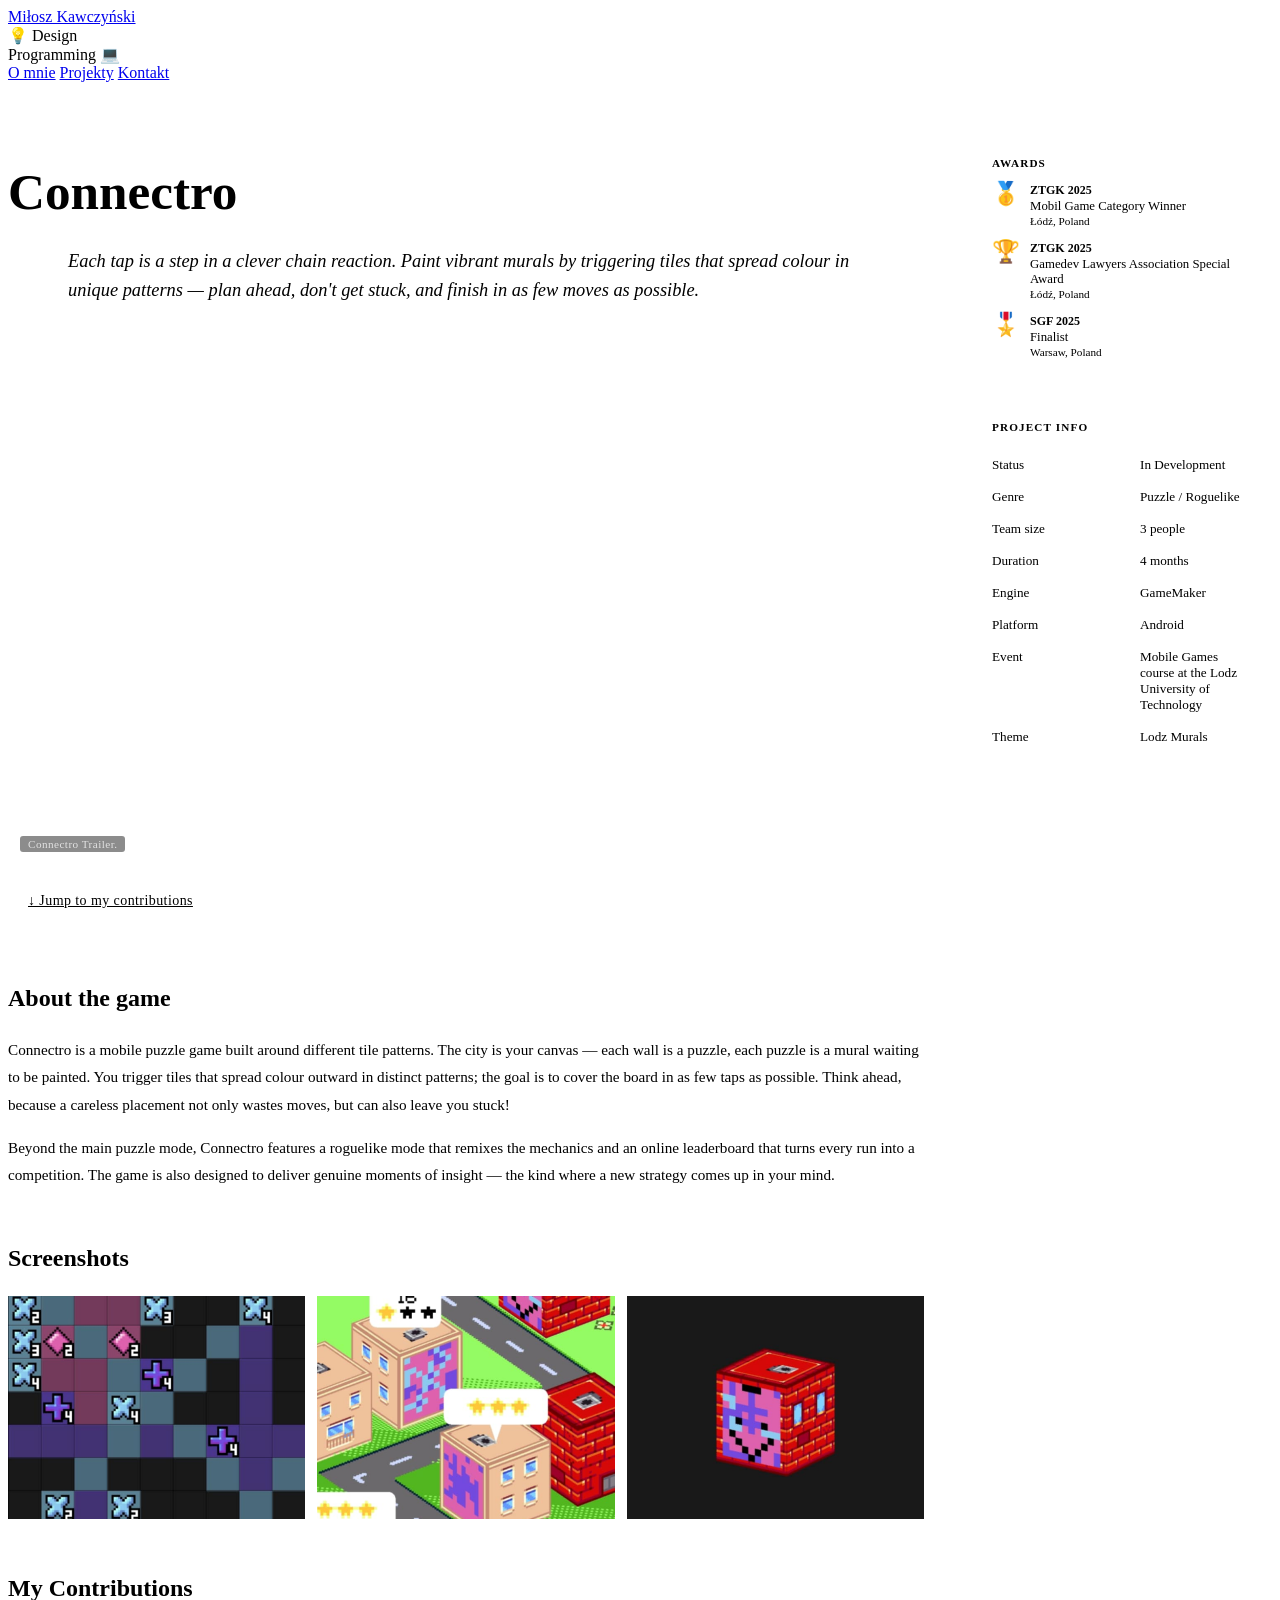
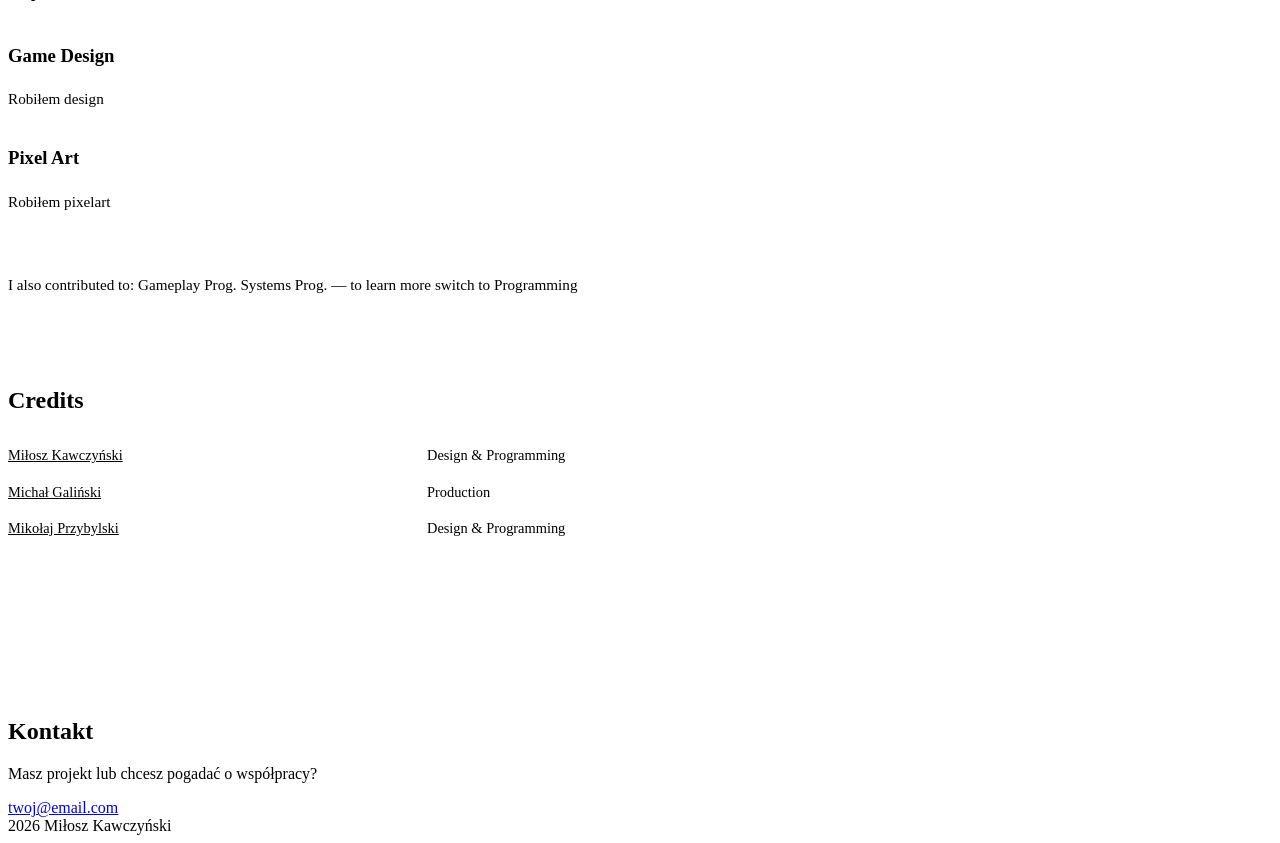
==== projects/connectro/connectro.html @ b0d93de5 "Projects: Add GravityTag, Connectro and Docino Mitty project site" ====
<!DOCTYPE html>
<html lang="pl">
<head>
  <meta charset="UTF-8" />
  <meta name="viewport" content="width=device-width, initial-scale=1.0" />
  <title>Connectro — Miłosz Kawczyński</title>
  <link rel="preconnect" href="https://fonts.googleapis.com" />
  <link rel="preconnect" href="https://fonts.gstatic.com" crossorigin />
  <link href="https://fonts.googleapis.com/css2?family=Inter:wght@300;400;500;600&family=Playfair+Display:ital,wght@0,700;1,400&display=swap" rel="stylesheet" />
  <link rel="stylesheet" href="https://cdnjs.cloudflare.com/ajax/libs/font-awesome/6.5.0/css/all.min.css" />
  <link rel="stylesheet" href="../../style.css" />
  <link rel="stylesheet" href="../project.css" />
</head>

<body>
  <script src="../../header.js"></script>

  <main class="project-main">
    <div class="container">
      <div class="project-layout">

        <div class="project-content">

          <h1 class="project-title">Connectro</h1>

          <blockquote class="project-quote">
            Each tap is a step in a clever chain reaction. Paint vibrant murals by triggering tiles that spread colour in unique patterns — plan ahead, don't get stuck, and finish in as few moves as possible.
          </blockquote>

          <div class="project-hero-media bounce-target">
            <video autoplay muted loop playsinline>
              <source src="connectro.mp4" type="video/mp4" />
            </video>
            <span class="project-hero-media__caption">Connectro Trailer.</span>
          </div>

          <a href="#my-contributions" class="project-jump-btn">↓ Jump to my contributions</a>

          <section class="project-section" id="about">
            <h2 class="project-section__title">About the game</h2>
            <p>Connectro is a mobile puzzle game built around different tile patterns. The city is your canvas — each wall is a puzzle, each puzzle is a mural waiting to be painted. You trigger tiles that spread colour outward in distinct patterns; the goal is to cover the board in as few taps as possible. Think ahead, because a careless placement not only wastes moves, but can also leave you stuck!</p>
            <p>Beyond the main puzzle mode, Connectro features a roguelike mode that remixes the mechanics and an online leaderboard that turns every run into a competition. The game is also designed to deliver genuine moments of insight — the kind where a new strategy comes up in your mind.</p>
          </section>

          <section class="project-section" id="gallery">
            <h2 class="project-section__title">Screenshots</h2>
            <div class="project-gallery project-gallery--portrait">
              <div class="project-gallery__item bounce-target">
                <a href="connectro1.png" target="_blank">
                  <img src="connectro1.png" alt="Screenshot 1" />
                </a>
              </div>
              <div class="project-gallery__item bounce-target">
                <a href="connectro2.png" target="_blank">
                  <img src="connectro2.png" alt="Screenshot 2" />
                </a>
              </div>
              <div class="project-gallery__item bounce-target">
                <a href="connectro3.png" target="_blank">
                  <img src="connectro3.png" alt="Screenshot 3" />
                </a>
              </div>
            </div>
          </section>

          <section class="project-section" id="my-contributions">
            <h2 class="project-section__title">My Contributions</h2>

            <div class="contrib contrib--design">
              <h3 class="contrib__title">Game Design</h3>
              <p>Robiłem design</p>
            </div>

            <div class="contrib contrib--design">
              <h3 class="contrib__title">Pixel Art</h3>
              <p>Robiłem pixelart</p>
            </div>

            <div class="contrib contrib--programming">
              <h3 class="contrib__title">Gameplay Programming</h3>
              <p>Robiłem gameplay</p>
            </div>

            <div class="contrib contrib--programming">
              <h3 class="contrib__title">Systems Programming</h3>
              <p>Robiłem system generatywny statków i AI</p>
            </div>

            <p class="contributions-also contributions-also--design">
              I also contributed to:
              <span class="card__tag card__tag--gameplay-programming">Gameplay Prog.</span>
              <span class="card__tag card__tag--systems-programming">Systems Prog.</span>
              — to learn more
              <span class="contributions-also__switch" onclick="document.getElementById('modeToggle').click()">switch to Programming</span>
            </p>

            <p class="contributions-also contributions-also--programming">
              I also contributed to:
              <span class="card__tag card__tag--game-design">Game Design</span>
              <span class="card__tag card__tag--pixel-art">Pixel Art</span>
              — to learn more
              <span class="contributions-also__switch" onclick="document.getElementById('modeToggle').click()">switch to Design</span>
            </p>
          </section>
          
          <section class="project-section" id="credits">
            <h2 class="project-section__title">Credits</h2>
            <table class="credits-table">
              <tbody>
                <tr class="credits-table__highlight">
                  <td><a href="https://www.linkedin.com/in/miłosz-kawczyński-9a8ab134a/" target="_blank" rel="noopener">Miłosz Kawczyński</a></td>
                  <td>Design & Programming</td>
                </tr>
                <tr>
                  <td><a href="https://www.linkedin.com/in/m-galinski/" target="_blank" rel="noopener">Michał Galiński</a></td>
                  <td>Production</td>
                </tr>
                <tr>
                  <td><a href="https://www.linkedin.com/in/miko%C5%82aj-przybylski-5b8865206/" target="_blank" rel="noopener">Mikołaj Przybylski</a></td>
                  <td>Design & Programming</td>
                </tr>
              </tbody>
            </table>
          </section>

        </div>

        <aside class="project-sidebar">

          <div class="sidebar-block bounce-target">
            <h3 class="sidebar-block__title">Awards</h3>
            <div class="awards-list">
              <a href="https://ztgk.pl" target="_blank" rel="noopener" class="award-item">
                <span class="award-item__icon">🥇</span>
                <div class="award-item__info">
                  <span class="award-item__place">ZTGK 2025</span>
                  <span class="award-item__name">Mobil Game Category Winner</span>
                  <span class="award-item__location">Łódź, Poland</span>
                </div>
              </a>
              <a href="https://ztgk.pl" target="_blank" rel="noopener" class="award-item">
                <span class="award-item__icon">🏆</span>
                <div class="award-item__info">
                  <span class="award-item__place">ZTGK 2025</span>
                  <span class="award-item__name">Gamedev Lawyers Association Special Award</span>
                  <span class="award-item__location">Łódź, Poland</span>
                </div>
              </a>
              <a href="https://www.studentgamesfestival.com" target="_blank" rel="noopener" class="award-item">
                <span class="award-item__icon">🎖️</span>
                <div class="award-item__info">
                  <span class="award-item__place">SGF 2025</span>
                  <span class="award-item__name">Finalist</span>
                  <span class="award-item__location">Warsaw, Poland</span>
                </div>
              </a>
            </div>
          </div>

          <div class="sidebar-block bounce-target">
            <h3 class="sidebar-block__title">Project Info</h3>
            <dl class="info-list">
              <div class="info-item">
                <dt>Status</dt>
                <dd>In Development</dd>
              </div>
              <div class="info-item">
                <dt>Genre</dt>
                <dd>Puzzle / Roguelike</dd>
              </div>
              <div class="info-item">
                <dt>Team size</dt>
                <dd>3 people</dd>
              </div>
              <div class="info-item">
                <dt>Duration</dt>
                <dd>4 months</dd>
              </div>
              <div class="info-item">
                <dt>Engine</dt>
                <dd>GameMaker</dd>
              </div>
              <div class="info-item">
                <dt>Platform</dt>
                <dd>Android</dd>
              </div>
              <div class="info-item">
                <dt>Event</dt>
                <dd>Mobile Games course at the Lodz University of Technology</dd>
              </div>
              <div class="info-item">
                <dt>Theme</dt>
                <dd>Lodz Murals</dd>
              </div>
            </dl>
          </div>

        </aside>

      </div>
    </div>
  </main>

  <script src="../../footer.js"></script>
  <script src="../../character.js"></script>

</body>
</html>
---- projects/project.css ----
.project-main {
  padding: 3rem 0 6rem;
}

.project-layout {
  display: grid;
  grid-template-columns: 1fr 300px;
  gap: 3rem;
  align-items: start;
}

.project-sidebar {
  position: sticky;
  top: 80px;
  display: flex;
  flex-direction: column;
  gap: 1.25rem;
}

.project-title {
  font-family: var(--font-display);
  font-size: clamp(2rem, 4vw, 3.5rem);
  font-weight: 700;
  color: var(--c-dark);
  line-height: 1.1;
  margin-bottom: 1rem;
  transition: color 0.4s ease;
}

.project-quote {
  font-family: var(--font-display);
  font-style: italic;
  font-size: 1.15rem;
  color: var(--c-text-muted);
  border-left: 3px solid var(--c-mid);
  padding: 0.5rem 0 0.5rem 1.25rem;
  margin-bottom: 2rem;
  line-height: 1.6;
}

.project-hero-media {
  position: relative;
  width: 100%;
  aspect-ratio: 16 / 9;
  overflow: hidden;
  border-radius: var(--radius);
  background: var(--c-surface);
  margin-bottom: 1.5rem;
}

.project-hero-media__caption {
  position: absolute;
  bottom: 0.6rem;
  left: 0.75rem;
  font-size: 0.7rem;
  color: rgba(255,255,255,0.75);
  background: rgba(0,0,0,0.45);
  padding: 2px 8px;
  border-radius: 3px;
  letter-spacing: 0.04em;
  pointer-events: none;
}

.project-hero-media img,
.project-hero-media video {
  width: 100%;
  height: 100%;
  object-fit: cover;
}

.project-jump-btn {
  display: inline-block;
  font-size: 0.875rem;
  font-weight: 500;
  color: var(--c-accent);
  border: 1.5px solid var(--c-accent);
  padding: 8px 20px;
  border-radius: var(--radius);
  margin-bottom: 3rem;
  transition: background 0.2s, color 0.2s;
  letter-spacing: 0.03em;
}

.project-jump-btn:hover {
  background: var(--c-accent);
  color: var(--c-white);
}

.project-section {
  margin-bottom: 3.5rem;
  scroll-margin-top: 90px;
}

.project-section__title {
  font-family: var(--font-display);
  font-size: 1.5rem;
  font-weight: 700;
  color: var(--c-dark);
  margin-bottom: 1rem;
  padding-bottom: 0.5rem;
  border-bottom: 1px solid var(--c-light);
  transition: color 0.4s ease, border-color 0.4s ease;
}

.project-section p {
  font-size: 0.95rem;
  color: var(--c-text);
  line-height: 1.8;
  font-weight: 300;
  margin-bottom: 1rem;
  transition: color 0.4s ease;
}

.project-gallery {
  display: grid;
  grid-template-columns: repeat(auto-fit, minmax(0, 1fr));
  gap: 0.75rem;
}

.project-gallery__item {
  overflow: hidden;
  border-radius: var(--radius);
  background: var(--c-surface);
  cursor: pointer;
  transition: opacity 0.2s;
}

.project-gallery__item:hover { opacity: 0.85; }

.project-gallery__item img {
  width: 100%;
  height: 100%;
  object-fit: cover;
  display: block;
  aspect-ratio: 4 / 3;
}

.credits-table {
  width: 100%;
  border-collapse: collapse;
  font-size: 0.9rem;
}

.credits-table td {
  padding: 0.6rem 0.75rem 0.6rem 0;
  border-bottom: 1px solid var(--c-light);
  color: var(--c-text);
  vertical-align: top;
  transition: color 0.4s ease, border-color 0.4s ease;
}

.credits-table tr:last-child td { border-bottom: none; }

.credits-table a {
  color: var(--c-accent);
  border-bottom: 1px solid transparent;
  padding-bottom: 1px;
  transition: border-color 0.2s;
}

.credits-table a:hover { border-bottom-color: var(--c-accent); }

.sidebar-block {
  background: var(--c-surface);
  border: 1px solid var(--c-light);
  border-radius: var(--radius);
  padding: 1rem 1.25rem;
  transition: background 0.4s ease, border-color 0.4s ease;
}

.sidebar-block__title {
  font-size: 0.7rem;
  font-weight: 600;
  letter-spacing: 0.1em;
  text-transform: uppercase;
  color: var(--c-text-muted);
  margin-bottom: 0.875rem;
  transition: color 0.4s ease;
}

.sidebar-links {
  display: flex;
  flex-direction: column;
  gap: 4px;
}

.sidebar-link {
  display: flex;
  align-items: center;
  gap: 8px;
  font-size: 0.875rem;
  color: var(--c-text);
  padding: 6px 8px;
  border-radius: var(--radius);
  transition: background 0.15s, color 0.15s;
}

.sidebar-link:hover {
  background: var(--c-light);
  color: var(--c-dark);
}

.sidebar-link__icon {
  font-size: 1rem;
  flex-shrink: 0;
  width: 18px;
  text-align: center;
}

.sidebar-link__icon i {
  font-size: 1rem;
  color: var(--c-text-muted);
  transition: color 0.2s;
}

.sidebar-link:hover .sidebar-link__icon i { color: var(--c-dark); }

.awards-list {
  display: flex;
  flex-direction: column;
  gap: 0.875rem;
}

.award-item {
  display: flex;
  align-items: flex-start;
  gap: 10px;
  text-decoration: none;
  color: inherit;
  border-radius: var(--radius);
  padding: 4px;
  margin: -4px;
  transition: background 0.15s;
}

.award-item:hover { background: var(--c-light); }

.award-item__icon { font-size: 1.4rem; flex-shrink: 0; line-height: 1; }

.award-item__info {
  display: flex;
  flex-direction: column;
  gap: 1px;
}

.award-item__place {
  font-size: 0.75rem;
  font-weight: 600;
  color: var(--c-dark);
  transition: color 0.4s ease;
}

.award-item__name {
  font-size: 0.8rem;
  color: var(--c-text);
  transition: color 0.4s ease;
}

.award-item__location {
  font-size: 0.7rem;
  color: var(--c-text-muted);
  transition: color 0.4s ease;
}

.info-list {
  display: flex;
  flex-direction: column;
}

.info-item {
  display: grid;
  grid-template-columns: 100px 1fr;
  gap: 0.5rem;
  padding: 0.5rem 0;
  border-bottom: 1px solid var(--c-light);
  font-size: 0.825rem;
  transition: border-color 0.4s ease;
}

.info-item:last-child { border-bottom: none; }

.info-item dt {
  color: var(--c-text-muted);
  font-weight: 400;
  transition: color 0.4s ease;
}

.info-item dd {
  color: var(--c-text);
  font-weight: 500;
  transition: color 0.4s ease;
}

.info-status {
  display: inline-block;
  font-size: 0.7rem;
  font-weight: 600;
  letter-spacing: 0.06em;
  text-transform: uppercase;
  padding: 2px 8px;
  border-radius: 3px;
}

.info-status--released      { background: #1a3a22; color: #7ecf8e; }
.info-status--in-production { background: #1a2a4a; color: #90b0e0; }
.info-status--abandoned     { background: #3a1a10; color: #e0906a; }

.contributions-also {
  margin-top: 1.5rem;
  padding-top: 1rem;
  border-top: 1px solid var(--c-light);
  font-size: 0.8rem;
  color: var(--c-text-muted);
  line-height: 1.7;
  transition: border-color 0.4s ease;
}

.contributions-also__switch {
  color: var(--c-accent);
  cursor: pointer;
  border-bottom: 1px solid transparent;
  transition: border-color 0.2s;
}

.contributions-also__switch:hover { border-bottom-color: var(--c-accent); }

.contrib--design,
.contrib--programming,
.contributions-also--design,
.contributions-also--programming {
  display: block;
  overflow: hidden;
  transition: opacity 0.35s ease, max-height 0.35s ease, margin 0.35s ease;
  max-height: 500px;
  opacity: 1;
}

.contrib--programming,
.contributions-also--programming {
  max-height: 0;
  opacity: 0;
  margin: 0;
}

body.mode--programming .contrib--design,
body.mode--programming .contributions-also--design {
  max-height: 0;
  opacity: 0;
  margin: 0;
}

body.mode--programming .contrib--programming,
body.mode--programming .contributions-also--programming {
  max-height: 500px;
  opacity: 1;
}

body.mode--programming .project-title          { color: var(--c-light); }
body.mode--programming .project-quote          { color: #8888aa; border-left-color: var(--c-mid); }
body.mode--programming .project-section__title { color: var(--c-light); border-bottom-color: #2a2a4a; }
body.mode--programming .project-section p      { color: #c0c0d8; }
body.mode--programming .project-hero-media     { background: #16162a; }
body.mode--programming .project-gallery__item  { background: #16162a; }

body.mode--programming .sidebar-block          { background: #16162a; border-color: #2a2a4a; }
body.mode--programming .sidebar-block__title   { color: #8888aa; }
body.mode--programming .sidebar-link           { color: var(--c-light); }
body.mode--programming .sidebar-link:hover     { background: #2a2a4a; color: var(--c-light); }
body.mode--programming .sidebar-link__icon i   { color: #8888aa; }
body.mode--programming .sidebar-link:hover .sidebar-link__icon i { color: var(--c-light); }
body.mode--programming .award-item:hover       { background: #2a2a4a; }
body.mode--programming .award-item__place      { color: var(--c-light); }
body.mode--programming .award-item__name       { color: #c0c0d8; }
body.mode--programming .award-item__location   { color: #8888aa; }
body.mode--programming .info-item              { border-bottom-color: #2a2a4a; }
body.mode--programming .info-item dt           { color: #8888aa; }
body.mode--programming .info-item dd           { color: var(--c-light); }
body.mode--programming .credits-table td       { color: #c0c0d8; border-bottom-color: #2a2a4a; }

@media (max-width: 900px) {
  .project-layout  { grid-template-columns: 1fr; }
  .project-sidebar { position: static; }
}

@media (max-width: 600px) {
  .project-gallery { grid-template-columns: 1fr; }
  .info-item       { grid-template-columns: 90px 1fr; }
}
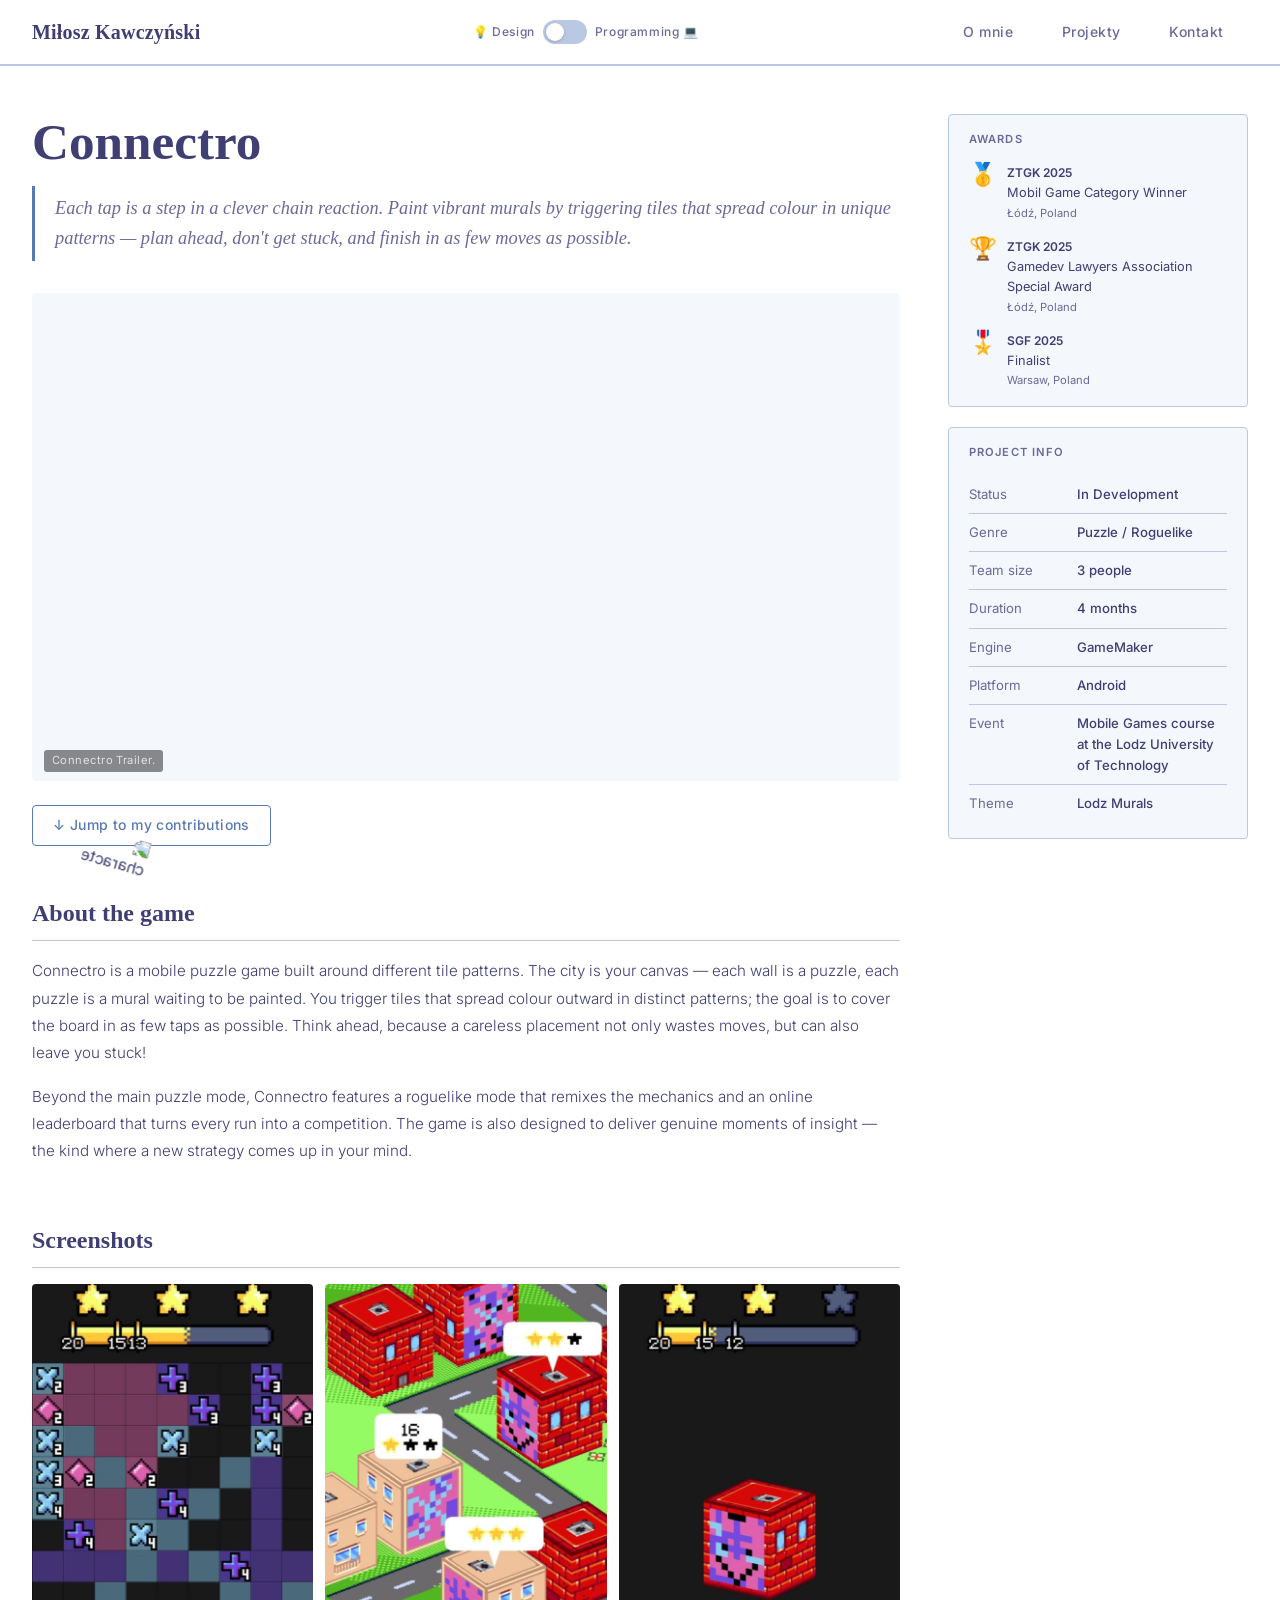
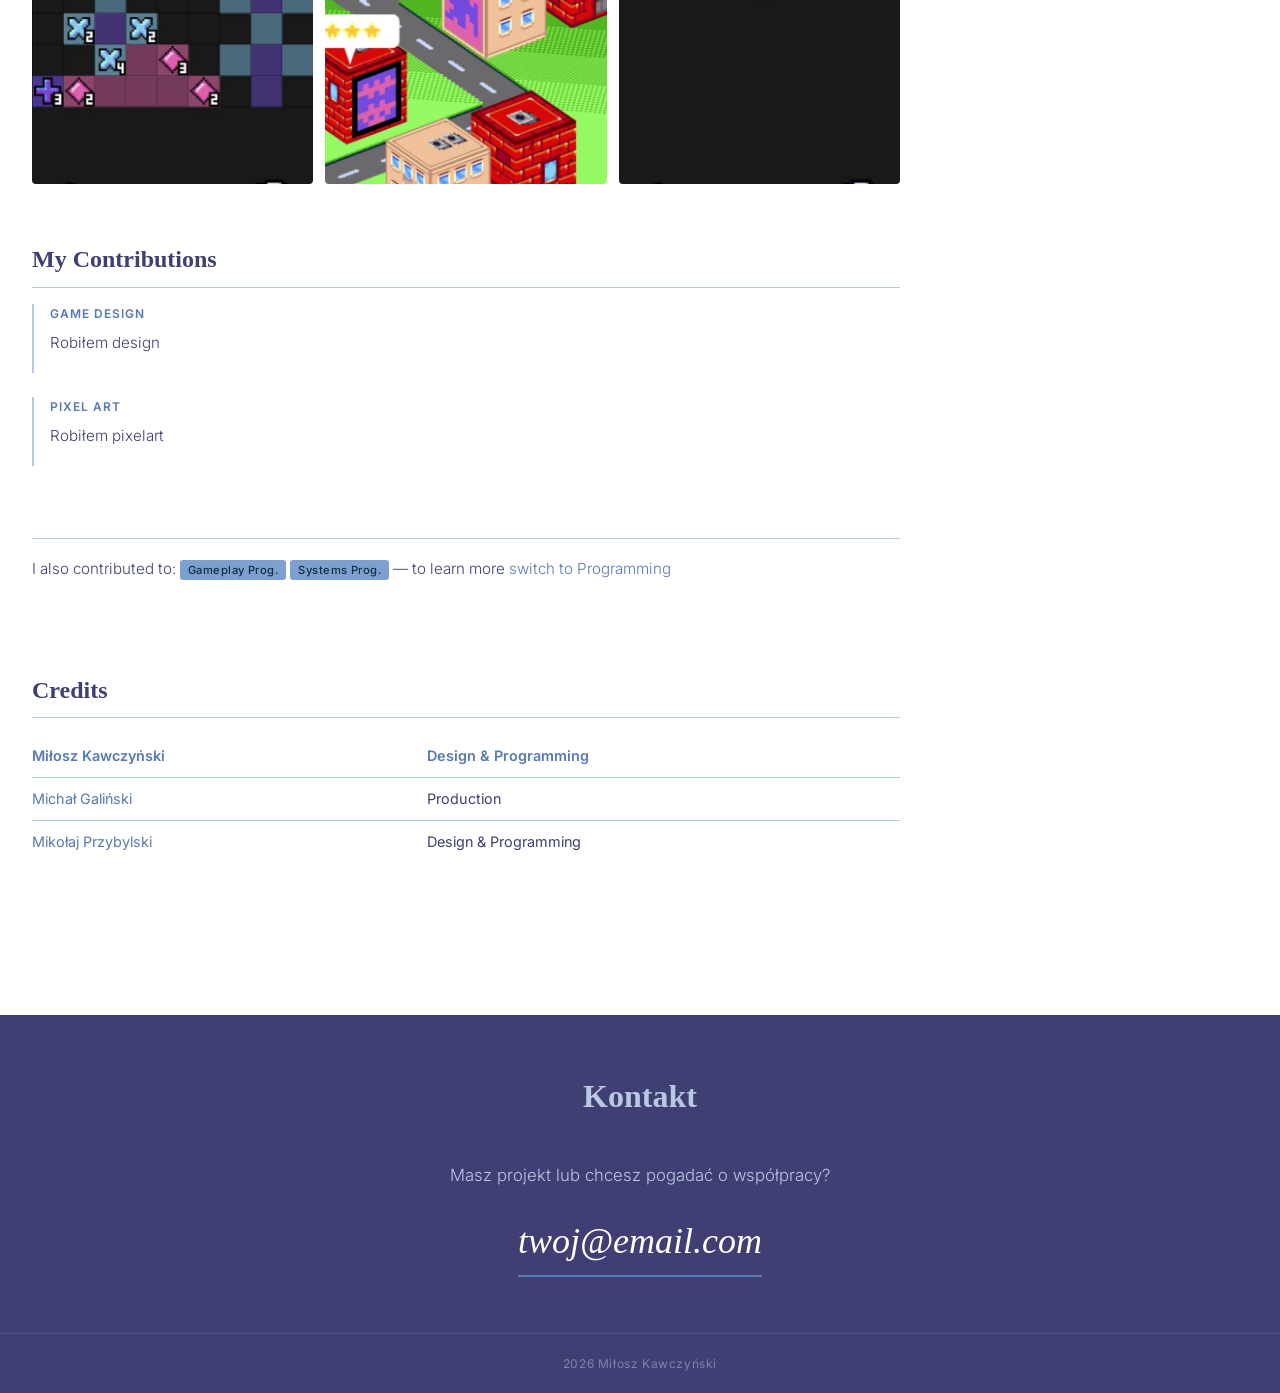
==== commit 8ceaaf00: "Ragdoll: Split shake target and bounce target for precise collisions" ====
--- a/projects/connectro/connectro.html
+++ b/projects/connectro/connectro.html
@@ -28,10 +28,12 @@
           </blockquote>
 
           <div class="project-hero-media bounce-target">
-            <video autoplay muted loop playsinline>
-              <source src="connectro.mp4" type="video/mp4" />
-            </video>
-            <span class="project-hero-media__caption">Connectro Trailer.</span>
+            <div class="shake-target">
+              <video autoplay muted loop playsinline>
+                <source src="connectro.mp4" type="video/mp4" />
+              </video>
+              <span class="project-hero-media__caption">Connectro Trailer.</span>
+            </div>
           </div>
 
           <a href="#my-contributions" class="project-jump-btn">↓ Jump to my contributions</a>
@@ -46,19 +48,25 @@
             <h2 class="project-section__title">Screenshots</h2>
             <div class="project-gallery project-gallery--portrait">
               <div class="project-gallery__item bounce-target">
-                <a href="connectro1.png" target="_blank">
-                  <img src="connectro1.png" alt="Screenshot 1" />
-                </a>
+                <div class="shake-target">
+                  <a href="connectro1.png" target="_blank">
+                    <img src="connectro1.png" alt="Screenshot 1" />
+                  </a>
+                </div>
               </div>
               <div class="project-gallery__item bounce-target">
-                <a href="connectro2.png" target="_blank">
-                  <img src="connectro2.png" alt="Screenshot 2" />
-                </a>
+                <div class="shake-target">
+                  <a href="connectro2.png" target="_blank">
+                    <img src="connectro2.png" alt="Screenshot 2" />
+                  </a>
+                </div>
               </div>
               <div class="project-gallery__item bounce-target">
-                <a href="connectro3.png" target="_blank">
-                  <img src="connectro3.png" alt="Screenshot 3" />
-                </a>
+                <div class="shake-target">
+                  <a href="connectro3.png" target="_blank">
+                    <img src="connectro3.png" alt="Screenshot 3" />
+                  </a>
+                </div>
               </div>
             </div>
           </section>
@@ -127,72 +135,76 @@
 
         <aside class="project-sidebar">
 
-          <div class="sidebar-block bounce-target">
-            <h3 class="sidebar-block__title">Awards</h3>
-            <div class="awards-list">
-              <a href="https://ztgk.pl" target="_blank" rel="noopener" class="award-item">
-                <span class="award-item__icon">🥇</span>
-                <div class="award-item__info">
-                  <span class="award-item__place">ZTGK 2025</span>
-                  <span class="award-item__name">Mobil Game Category Winner</span>
-                  <span class="award-item__location">Łódź, Poland</span>
-                </div>
-              </a>
-              <a href="https://ztgk.pl" target="_blank" rel="noopener" class="award-item">
-                <span class="award-item__icon">🏆</span>
-                <div class="award-item__info">
-                  <span class="award-item__place">ZTGK 2025</span>
-                  <span class="award-item__name">Gamedev Lawyers Association Special Award</span>
-                  <span class="award-item__location">Łódź, Poland</span>
-                </div>
-              </a>
-              <a href="https://www.studentgamesfestival.com" target="_blank" rel="noopener" class="award-item">
-                <span class="award-item__icon">🎖️</span>
-                <div class="award-item__info">
-                  <span class="award-item__place">SGF 2025</span>
-                  <span class="award-item__name">Finalist</span>
-                  <span class="award-item__location">Warsaw, Poland</span>
-                </div>
-              </a>
+          <div class="bounce-target">
+            <div class="sidebar-block shake-target">
+              <h3 class="sidebar-block__title">Awards</h3>
+              <div class="awards-list">
+                <a href="https://ztgk.pl" target="_blank" rel="noopener" class="award-item">
+                  <span class="award-item__icon">🥇</span>
+                  <div class="award-item__info">
+                    <span class="award-item__place">ZTGK 2025</span>
+                    <span class="award-item__name">Mobil Game Category Winner</span>
+                    <span class="award-item__location">Łódź, Poland</span>
+                  </div>
+                </a>
+                <a href="https://ztgk.pl" target="_blank" rel="noopener" class="award-item">
+                  <span class="award-item__icon">🏆</span>
+                  <div class="award-item__info">
+                    <span class="award-item__place">ZTGK 2025</span>
+                    <span class="award-item__name">Gamedev Lawyers Association Special Award</span>
+                    <span class="award-item__location">Łódź, Poland</span>
+                  </div>
+                </a>
+                <a href="https://www.studentgamesfestival.com" target="_blank" rel="noopener" class="award-item">
+                  <span class="award-item__icon">🎖️</span>
+                  <div class="award-item__info">
+                    <span class="award-item__place">SGF 2025</span>
+                    <span class="award-item__name">Finalist</span>
+                    <span class="award-item__location">Warsaw, Poland</span>
+                  </div>
+                </a>
+              </div>
             </div>
           </div>
 
-          <div class="sidebar-block bounce-target">
-            <h3 class="sidebar-block__title">Project Info</h3>
-            <dl class="info-list">
-              <div class="info-item">
-                <dt>Status</dt>
-                <dd>In Development</dd>
-              </div>
-              <div class="info-item">
-                <dt>Genre</dt>
-                <dd>Puzzle / Roguelike</dd>
-              </div>
-              <div class="info-item">
-                <dt>Team size</dt>
-                <dd>3 people</dd>
-              </div>
-              <div class="info-item">
-                <dt>Duration</dt>
-                <dd>4 months</dd>
-              </div>
-              <div class="info-item">
-                <dt>Engine</dt>
-                <dd>GameMaker</dd>
-              </div>
-              <div class="info-item">
-                <dt>Platform</dt>
-                <dd>Android</dd>
-              </div>
-              <div class="info-item">
-                <dt>Event</dt>
-                <dd>Mobile Games course at the Lodz University of Technology</dd>
-              </div>
-              <div class="info-item">
-                <dt>Theme</dt>
-                <dd>Lodz Murals</dd>
-              </div>
-            </dl>
+          <div class="bounce-target">
+            <div class="sidebar-block shake-target">
+              <h3 class="sidebar-block__title">Project Info</h3>
+              <dl class="info-list">
+                <div class="info-item">
+                  <dt>Status</dt>
+                  <dd>In Development</dd>
+                </div>
+                <div class="info-item">
+                  <dt>Genre</dt>
+                  <dd>Puzzle / Roguelike</dd>
+                </div>
+                <div class="info-item">
+                  <dt>Team size</dt>
+                  <dd>3 people</dd>
+                </div>
+                <div class="info-item">
+                  <dt>Duration</dt>
+                  <dd>4 months</dd>
+                </div>
+                <div class="info-item">
+                  <dt>Engine</dt>
+                  <dd>GameMaker</dd>
+                </div>
+                <div class="info-item">
+                  <dt>Platform</dt>
+                  <dd>Android</dd>
+                </div>
+                <div class="info-item">
+                  <dt>Event</dt>
+                  <dd>Mobile Games course at the Lodz University of Technology</dd>
+                </div>
+                <div class="info-item">
+                  <dt>Theme</dt>
+                  <dd>Lodz Murals</dd>
+                </div>
+              </dl>
+            </div>
           </div>
 
         </aside>
--- a/style.css
+++ b/style.css
@@ -0,0 +1,566 @@
+:root {
+  --c-white:        #ffffff;
+  --c-light:        #b9c9e3;
+  --c-mid:          #5879b4;
+  --c-dark:         #3f3f74;
+  --c-bg:           var(--c-white);
+  --c-surface:      #f4f7fc;
+  --c-text:         var(--c-dark);
+  --c-text-muted:   #6a6a9a;
+  --c-accent:       var(--c-mid);
+  --font-body:    'Inter', system-ui, sans-serif;
+  --font-display: 'Playfair Display', Georgia, serif;
+  --container-w:  1400px;
+  --radius:       4px;
+}
+
+*, *::before, *::after { box-sizing: border-box; margin: 0; padding: 0; }
+html { scroll-behavior: smooth; }
+body {
+  background: var(--c-bg);
+  color: var(--c-text);
+  font-family: var(--font-body);
+  font-size: 1rem;
+  line-height: 1.6;
+  font-weight: 400;
+  overflow-x: hidden;
+  transition: background 0.4s ease, color 0.4s ease;
+}
+img, video { display: block; max-width: 100%; height: auto; }
+a { color: inherit; text-decoration: none; }
+
+.container {
+  max-width: var(--container-w);
+  margin: 0 auto;
+  padding: 0 2rem;
+}
+
+.header {
+  position: sticky;
+  top: 0;
+  z-index: 100;
+  background: var(--c-white);
+  border-bottom: 2px solid var(--c-light);
+  transition: background 0.4s ease, border-color 0.4s ease;
+}
+
+.nav {
+  display: flex;
+  align-items: center;
+  justify-content: space-between;
+  height: 64px;
+}
+
+.nav__logo {
+  font-family: var(--font-display);
+  font-size: 1.25rem;
+  font-weight: 700;
+  color: var(--c-dark);
+  letter-spacing: 0.01em;
+  transition: color 0.4s ease;
+}
+
+.tabs {
+  display: flex;
+  height: 100%;
+}
+
+.tab {
+  display: flex;
+  align-items: center;
+  padding: 0 1.5rem;
+  font-size: 0.875rem;
+  font-weight: 500;
+  letter-spacing: 0.04em;
+  color: var(--c-text-muted);
+  border-bottom: 3px solid transparent;
+  height: 100%;
+  position: relative;
+  top: 2px;
+  transition: color 0.2s, border-color 0.2s;
+}
+
+.tab:hover { color: var(--c-accent); }
+
+.tab--active {
+  color: var(--c-dark);
+  border-bottom-color: var(--c-mid);
+}
+
+.mode-toggle {
+  display: flex;
+  align-items: center;
+  gap: 8px;
+  cursor: pointer;
+  user-select: none;
+  margin-left: 2rem;
+}
+
+.mode-toggle__label {
+  font-size: 0.75rem;
+  font-weight: 500;
+  letter-spacing: 0.05em;
+  color: var(--c-text-muted);
+  transition: color 0.3s;
+}
+
+.mode-toggle__track {
+  width: 44px;
+  height: 24px;
+  border-radius: 12px;
+  background: var(--c-light);
+  position: relative;
+  flex-shrink: 0;
+  transition: background 0.3s;
+}
+
+.mode-toggle__thumb {
+  position: absolute;
+  top: 3px;
+  left: 3px;
+  width: 18px;
+  height: 18px;
+  border-radius: 50%;
+  background: var(--c-white);
+  box-shadow: 0 1px 3px rgba(0,0,0,0.2);
+  transition: transform 0.3s cubic-bezier(0.4, 0, 0.2, 1);
+}
+
+.section { padding: 3.5rem 0; }
+
+.section__title {
+  font-family: var(--font-display);
+  font-size: 2rem;
+  font-weight: 700;
+  color: var(--c-dark);
+  margin-bottom: 2.5rem;
+  transition: color 0.4s ease;
+}
+
+.about {
+  background: var(--c-surface);
+  border-bottom: 2px solid var(--c-light);
+  transition: background 0.4s ease, border-color 0.4s ease;
+}
+
+.about__inner {
+  display: grid;
+  grid-template-columns: 280px 1fr;
+  gap: 4rem;
+  align-items: center;
+}
+
+.about__photo-wrap { display: flex; justify-content: center; }
+
+.about__photo {
+  width: 240px;
+  height: 240px;
+}
+
+.about__photo img {
+  width: 100%;
+  height: 100%;
+  object-fit: cover;
+}
+
+.about__eyebrow {
+  font-size: 0.8rem;
+  letter-spacing: 0.1em;
+  text-transform: uppercase;
+  color: var(--c-accent);
+  margin-bottom: 0.5rem;
+}
+
+.about__name {
+  font-family: var(--font-display);
+  font-size: clamp(2rem, 4vw, 3rem);
+  font-weight: 700;
+  color: var(--c-dark);
+  line-height: 1.1;
+  margin-bottom: 0.25rem;
+  transition: color 0.4s ease;
+}
+
+.about__role {
+  font-size: 1rem;
+  color: var(--c-text-muted);
+  margin-bottom: 1.25rem;
+  letter-spacing: 0.03em;
+}
+
+.about__bio {
+  color: var(--c-text);
+  max-width: 52ch;
+  margin-bottom: 2rem;
+  line-height: 1.8;
+  font-weight: 300;
+  transition: color 0.4s ease;
+}
+
+.about__links { display: flex; gap: 1rem; flex-wrap: wrap; }
+
+.btn {
+  display: inline-block;
+  padding: 10px 24px;
+  font-size: 0.875rem;
+  font-weight: 500;
+  letter-spacing: 0.04em;
+  border-radius: var(--radius);
+  cursor: pointer;
+  transition: background 0.2s, color 0.2s, border-color 0.2s;
+}
+
+.btn--primary {
+  background: var(--c-mid);
+  color: var(--c-white);
+  border: 2px solid var(--c-mid);
+}
+
+.btn--primary:hover {
+  background: var(--c-dark);
+  border-color: var(--c-dark);
+}
+
+.btn--ghost {
+  background: transparent;
+  color: var(--c-mid);
+  border: 2px solid var(--c-mid);
+  transition: background 0.2s, color 0.2s, border-color 0.4s ease;
+}
+
+.btn--ghost:hover {
+  background: var(--c-mid);
+  color: var(--c-white);
+}
+
+.projects {
+  background: var(--c-white);
+  transition: background 0.4s ease;
+}
+
+.grid {
+  grid-template-columns: repeat(3, 1fr);
+  gap: 1.25rem;
+  align-items: stretch;
+}
+
+.grid--design,
+.grid--programming {
+  display: grid;
+  transition: opacity 0.35s ease;
+}
+
+.grid--programming {
+  display: none;
+  opacity: 0;
+}
+
+.grid--design { opacity: 1; }
+
+.card-wrap {
+  border-radius: var(--radius);
+  height: 100%;
+  display: block;
+  text-decoration: none;
+  color: inherit;
+}
+
+.card-wrap:hover .card {
+  transform: translateY(-6px);
+  box-shadow: 0 12px 32px rgba(63, 63, 116, 0.18);
+}
+
+body.mode--programming .card-wrap:hover .card {
+  box-shadow: 0 12px 32px rgba(90, 90, 180, 0.35);
+}
+
+.card {
+  background: var(--c-surface);
+  border: 1px solid #a0b5d4;
+  border-radius: var(--radius);
+  overflow: hidden;
+  display: flex;
+  flex-direction: column;
+  height: 100%;
+  transition: box-shadow 0.25s ease, background 0.4s ease, border-color 0.4s ease, transform 0.25s ease;
+}
+
+.card__thumb {
+  width: 100%;
+  aspect-ratio: 16 / 9;
+  overflow: hidden;
+  flex-shrink: 0;
+}
+
+.card__thumb img {
+  width: 100%;
+  height: 100%;
+  object-fit: cover;
+}
+
+.card__thumb-placeholder {
+  background: #a0b5d4;
+  width: 100%;
+  height: 100%;
+  background: var(--c-light);
+  display: flex;
+  align-items: center;
+  justify-content: center;
+  color: var(--c-mid);
+  font-size: 0.75rem;
+  letter-spacing: 0.08em;
+  text-transform: uppercase;
+  transition: background 0.4s ease, color 0.4s ease;
+}
+
+.card__meta-row {
+  padding: 0.75rem 1rem 0;
+  display: flex;
+  align-items: center;
+  flex-wrap: wrap;
+  gap: 5px;
+  flex-shrink: 0;
+}
+
+.card__types {
+  display: flex;
+  flex-wrap: wrap;
+  gap: 4px;
+  flex: 1;
+}
+
+.card__type {
+  font-size: 0.65rem;
+  font-weight: 600;
+  letter-spacing: 0.06em;
+  text-transform: uppercase;
+  padding: 3px 7px;
+  border-radius: 3px;
+}
+
+.card__type--indie-game  { background: #372857; color: #e39dff; }
+.card__type--game-jam    { background: #812d2d; color: #fac28d; }
+.card__type--art         { background: #2a4a1a; color: #a0d890; }
+.card__type--engine      { background: #27475c; color: #a0e1ff; }
+.card__type--blog-post   { background: #7e5400; color: #ffefa6; }
+.card__type--mobile-game { background: #851162; color: #ffa8bb; }
+.card__type--vr-game     { background: #851162; color: #ffa8bb; }
+.card__type--board-game  { background: #851162; color: #ffa8bb; }
+
+.card__event {
+  font-size: 0.65rem;
+  font-weight: 500;
+  letter-spacing: 0.04em;
+  white-space: nowrap;
+}
+
+.card__event--in-production { color: #2a7a3a; }
+.card__event--released      { color: #2a4a9a; }
+.card__event--jam           { color: #bd7a3b; }
+.card__event--abandoned     { color: #b31e36; }
+
+/* Body */
+.card__body {
+  padding: 0.6rem 1rem 0;
+  flex: 1;
+  display: flex;
+  flex-direction: column;
+}
+
+.card__title {
+  font-family: var(--font-display);
+  font-size: 1rem;
+  font-weight: 700;
+  color: var(--c-dark);
+  margin-bottom: 4px;
+  line-height: 1.3;
+  transition: color 0.4s ease;
+}
+
+.card__desc {
+  font-size: 0.875rem;
+  color: var(--c-text-muted);
+  line-height: 1.6;
+  font-weight: 300;
+  display: -webkit-box;
+  -webkit-line-clamp: 3;
+  -webkit-box-orient: vertical;
+  overflow: hidden;
+  margin-bottom: 0.75rem;
+  transition: color 0.4s ease;
+}
+
+.card__tags {
+  display: flex;
+  flex-wrap: nowrap;
+  gap: 5px;
+  margin-top: auto;
+  padding-bottom: 0.75rem;
+  overflow: hidden;
+}
+
+.card__tag {
+  font-size: 0.7rem;
+  font-weight: 500;
+  padding: 3px 8px;
+  border-radius: 3px;
+  letter-spacing: 0.04em;
+  white-space: nowrap;
+  flex-shrink: 0;
+}
+
+.card__tag--game-design          { background: #c3da8f; color: #42521c; }
+.card__tag--level-design         { background: #c3da8f; color: #42521c; }
+.card__tag--pixelart             { background: #c3da8f; color: #42521c; }
+.card__tag--gameplay-programming { background: #7ca0cf; color: #122d3f; }
+.card__tag--engine-programming   { background: #7ca0cf; color: #122d3f; }
+.card__tag--systems-programming  { background: #7ca0cf; color: #122d3f; }
+
+.card__footer {
+  border-top: 1px solid var(--c-light);
+  padding: 0.75rem 1rem;
+  display: flex;
+  align-items: center;
+  justify-content: space-between;
+  font-size: 0.75rem;
+  color: var(--c-text-muted);
+  flex-shrink: 0;
+  transition: border-color 0.4s ease, color 0.4s ease;
+}
+
+.card__meta-item {
+  display: flex;
+  align-items: center;
+  gap: 4px;
+}
+
+.contact {
+  background: var(--c-dark);
+  text-align: center;
+}
+
+.contact .section__title { color: var(--c-light); }
+
+.contact__lead {
+  color: var(--c-light);
+  font-weight: 300;
+  margin-bottom: 1.5rem;
+  font-size: 1.05rem;
+}
+
+.contact__email {
+  font-family: var(--font-display);
+  font-size: clamp(1.5rem, 3vw, 2.25rem);
+  font-style: italic;
+  color: var(--c-white);
+  border-bottom: 2px solid var(--c-mid);
+  padding-bottom: 4px;
+  display: inline-block;
+  transition: color 0.2s, border-color 0.2s;
+}
+
+.contact__email:hover {
+  color: var(--c-light);
+  border-bottom-color: var(--c-light);
+}
+
+.footer {
+  background: var(--c-dark);
+  border-top: 1px solid rgba(185, 201, 227, 0.15);
+  padding: 1.25rem 0;
+  text-align: center;
+  font-size: 0.75rem;
+  color: rgba(185, 201, 227, 0.5);
+  letter-spacing: 0.05em;
+  transition: border-color 0.4s ease, color 0.4s ease;
+}
+
+body.mode--programming {
+  --c-bg:        #0f0f1a;
+  --c-surface:   #16162a;
+  --c-text:      #e0e0f0;
+  --c-text-muted:#8888aa;
+  background: var(--c-bg);
+  color: var(--c-text);
+}
+
+body.mode--programming .mode-toggle__track  { background: var(--c-dark); }
+body.mode--programming .mode-toggle__thumb  { transform: translateX(20px); }
+body.mode--programming .mode-toggle__label:last-child  { color: var(--c-light); }
+body.mode--programming .mode-toggle__label:first-child { color: var(--c-text-muted); }
+
+body.mode--programming .header              { background: #16162a; border-bottom-color: #2a2a4a; }
+body.mode--programming .nav__logo           { color: var(--c-light); }
+body.mode--programming .tab                 { color: #8888aa; }
+body.mode--programming .tab--active         { color: var(--c-light); border-bottom-color: var(--c-mid); }
+body.mode--programming .tab:hover           { color: var(--c-light); }
+
+body.mode--programming .about               { background: #16162a; border-bottom-color: #2a2a4a; }
+body.mode--programming .about__name         { color: var(--c-light); }
+body.mode--programming .about__bio          { color: #8888aa; }
+
+body.mode--programming .projects            { background: var(--c-bg); }
+body.mode--programming .section__title      { color: var(--c-light); }
+
+body.mode--programming .card                { background: #16162a; border-color: #2a2a4a; }
+body.mode--programming .card__title         { color: var(--c-light); }
+body.mode--programming .card__desc          { color: #8888aa; }
+body.mode--programming .card__footer        { border-top-color: #2a2a4a; color: #8888aa; }
+body.mode--programming .card__thumb-placeholder { background: #2a2a4a; color: var(--c-mid); }
+body.mode--programming .card__event--in-production { color: #4aaa5a; }
+body.mode--programming .card__event--released      { color: #6a8aee; }
+body.mode--programming .card__event--abandoned     { color: #ee6a80; }
+
+body.mode--programming .btn--ghost          { color: var(--c-light); border-color: var(--c-light); }
+body.mode--programming .footer              { border-top-color: #2a2a4a; color: #8888aa; }
+
+.grid--blog {
+  grid-template-columns: repeat(4, 1fr);
+  gap: 1rem;
+}
+
+.card-wrap--blog .card__title { font-size: 0.9rem; }
+.card-wrap--blog .card__desc  {
+  -webkit-line-clamp: 2;
+  font-size: 0.8rem;
+}
+.card-wrap--blog .card__thumb { aspect-ratio: 16 / 7; }
+.card-wrap--blog .card__body  { padding: 0.5rem 0.85rem 0; }
+.card-wrap--blog .card__tags  { padding-bottom: 0.6rem; }
+.card-wrap--blog .card__meta-row { padding: 0.5rem 0.85rem 0; }
+
+/* Ukrywanie sekcji blog przy przełączaniu trybu */
+body:not(.mode--programming) #blog-section-programming { display: none !important; }
+body.mode--programming        #blog-section-design      { display: none !important; }
+
+@keyframes shake {
+  0%   { transform: translate(0, 0) rotate(0deg); }
+  15%  { transform: translate(-5px, -3px) rotate(-1.5deg); }
+  30%  { transform: translate(4px, 2px) rotate(1deg); }
+  45%  { transform: translate(-3px, 4px) rotate(-0.8deg); }
+  60%  { transform: translate(5px, -2px) rotate(1.2deg); }
+  75%  { transform: translate(-2px, 3px) rotate(-0.5deg); }
+  90%  { transform: translate(2px, -1px) rotate(0.3deg); }
+  100% { transform: translate(0, 0) rotate(0deg); }
+}
+
+.is-shaking { animation: shake 0.38s ease-out both; }
+
+@media (max-width: 720px) {
+  .about__inner       { grid-template-columns: 1fr; gap: 2rem; text-align: center; }
+  .about__photo       { width: 180px; height: 180px; margin: 0 auto; }
+  .about__bio         { margin: 0 auto 2rem; }
+  .about__links       { justify-content: center; }
+  .grid               { grid-template-columns: 1fr; }
+  .tab                { padding: 0 1rem; font-size: 0.8rem; }
+  .nav__logo          { font-size: 1rem; }
+  .mode-toggle        { margin-left: 1rem; }
+  .mode-toggle__label { display: none; }
+}
+
+:focus-visible { outline: 2px solid var(--c-mid); outline-offset: 3px; }
+
+@media (prefers-reduced-motion: reduce) {
+  *, *::before, *::after { transition: none !important; animation: none !important; }
+  html { scroll-behavior: auto; }
+}
--- a/projects/project.css
+++ b/projects/project.css
@@ -46,6 +46,13 @@
   border-radius: var(--radius);
   background: var(--c-surface);
   margin-bottom: 1.5rem;
+}
+
+.project-hero-media--square {
+  aspect-ratio: 1 / 1;
+  max-width: 560px;
+  margin-left: auto;
+  margin-right: auto;
 }
 
 .project-hero-media__caption {
@@ -111,30 +118,6 @@
   transition: color 0.4s ease;
 }
 
-.project-gallery {
-  display: grid;
-  grid-template-columns: repeat(auto-fit, minmax(0, 1fr));
-  gap: 0.75rem;
-}
-
-.project-gallery__item {
-  overflow: hidden;
-  border-radius: var(--radius);
-  background: var(--c-surface);
-  cursor: pointer;
-  transition: opacity 0.2s;
-}
-
-.project-gallery__item:hover { opacity: 0.85; }
-
-.project-gallery__item img {
-  width: 100%;
-  height: 100%;
-  object-fit: cover;
-  display: block;
-  aspect-ratio: 4 / 3;
-}
-
 .credits-table {
   width: 100%;
   border-collapse: collapse;
@@ -354,6 +337,44 @@
   max-height: 500px;
   opacity: 1;
 }
+
+.credits-table__highlight td {
+  font-weight: 600;
+  color: var(--c-accent);
+}
+
+.credits-table__highlight td:first-child a {
+  color: var(--c-accent);
+}
+
+body.mode--programming .credits-table__highlight td {
+  color: var(--c-light);
+}
+
+body.mode--programming .credits-table__highlight td:first-child a {
+  color: var(--c-light);
+}
+
+.contrib {
+  border-left: 2px solid var(--c-light);
+  padding-left: 1rem;
+  margin-bottom: 1.5rem;
+  transition: border-color 0.4s ease;
+}
+
+.contrib__title {
+  font-family: var(--font-body);
+  font-size: 0.75rem;
+  font-weight: 600;
+  letter-spacing: 0.08em;
+  text-transform: uppercase;
+  color: var(--c-accent);
+  margin-bottom: 0.4rem;
+  transition: color 0.4s ease;
+}
+
+body.mode--programming .contrib { border-left-color: #2a2a4a; }
+body.mode--programming .contrib__title { color: var(--c-mid); }
 
 body.mode--programming .project-title          { color: var(--c-light); }
 body.mode--programming .project-quote          { color: #8888aa; border-left-color: var(--c-mid); }
@@ -377,6 +398,61 @@
 body.mode--programming .info-item dd           { color: var(--c-light); }
 body.mode--programming .credits-table td       { color: #c0c0d8; border-bottom-color: #2a2a4a; }
 
+.project-gallery { display: grid; gap: 0.75rem; }
+
+.project-gallery--1 { grid-template-columns: 1fr; }
+
+.project-gallery--2 { grid-template-columns: 1fr 1fr; }
+
+.project-gallery--3 {
+  grid-template-columns: 1fr 1fr;
+  grid-template-rows: auto auto;
+}
+.project-gallery--3 .project-gallery__item:first-child {
+  grid-column: 1 / -1;
+}
+
+.project-gallery--4 { grid-template-columns: 1fr 1fr; }
+
+.project-gallery--5 {
+  grid-template-columns: 1fr 1fr 1fr;
+  grid-template-rows: auto auto;
+}
+.project-gallery--5 .project-gallery__item:nth-child(-n+2) {
+  grid-column: span 1;
+}
+.project-gallery--5 .project-gallery__item:first-child {
+  grid-column: 1 / 3;
+}
+
+.project-gallery--6 { grid-template-columns: 1fr 1fr 1fr; }
+
+.project-gallery__item {
+  overflow: hidden;
+  border-radius: var(--radius);
+  background: var(--c-surface);
+  cursor: pointer;
+  transition: opacity 0.2s;
+}
+
+.project-gallery__item:hover { opacity: 0.85; }
+
+.project-gallery__item img {
+  width: 100%;
+  height: 100%;
+  object-fit: cover;
+  display: block;
+  aspect-ratio: 16 / 9;
+}
+
+.project-gallery--portrait {
+  grid-template-columns: repeat(3, 1fr);
+}
+
+.project-gallery--portrait .project-gallery__item img {
+  aspect-ratio: 9 / 16;
+}
+
 @media (max-width: 900px) {
   .project-layout  { grid-template-columns: 1fr; }
   .project-sidebar { position: static; }
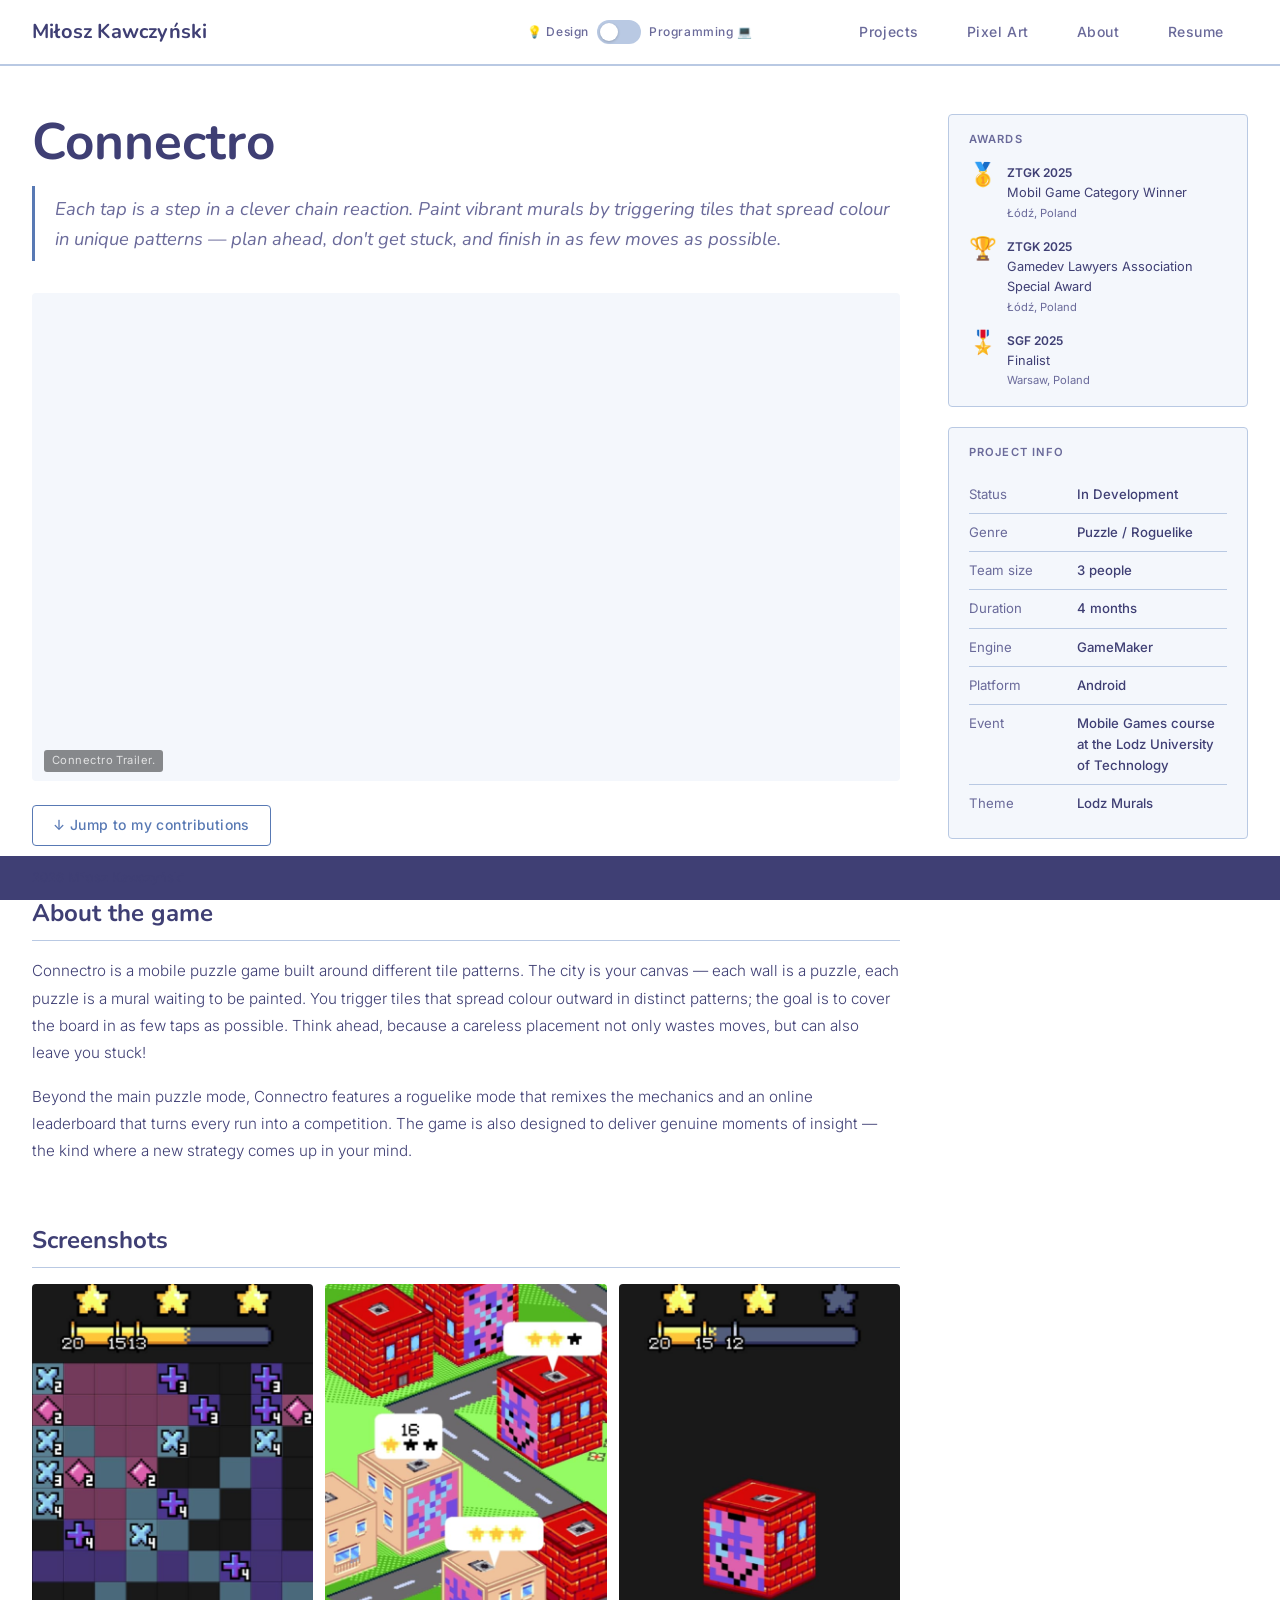
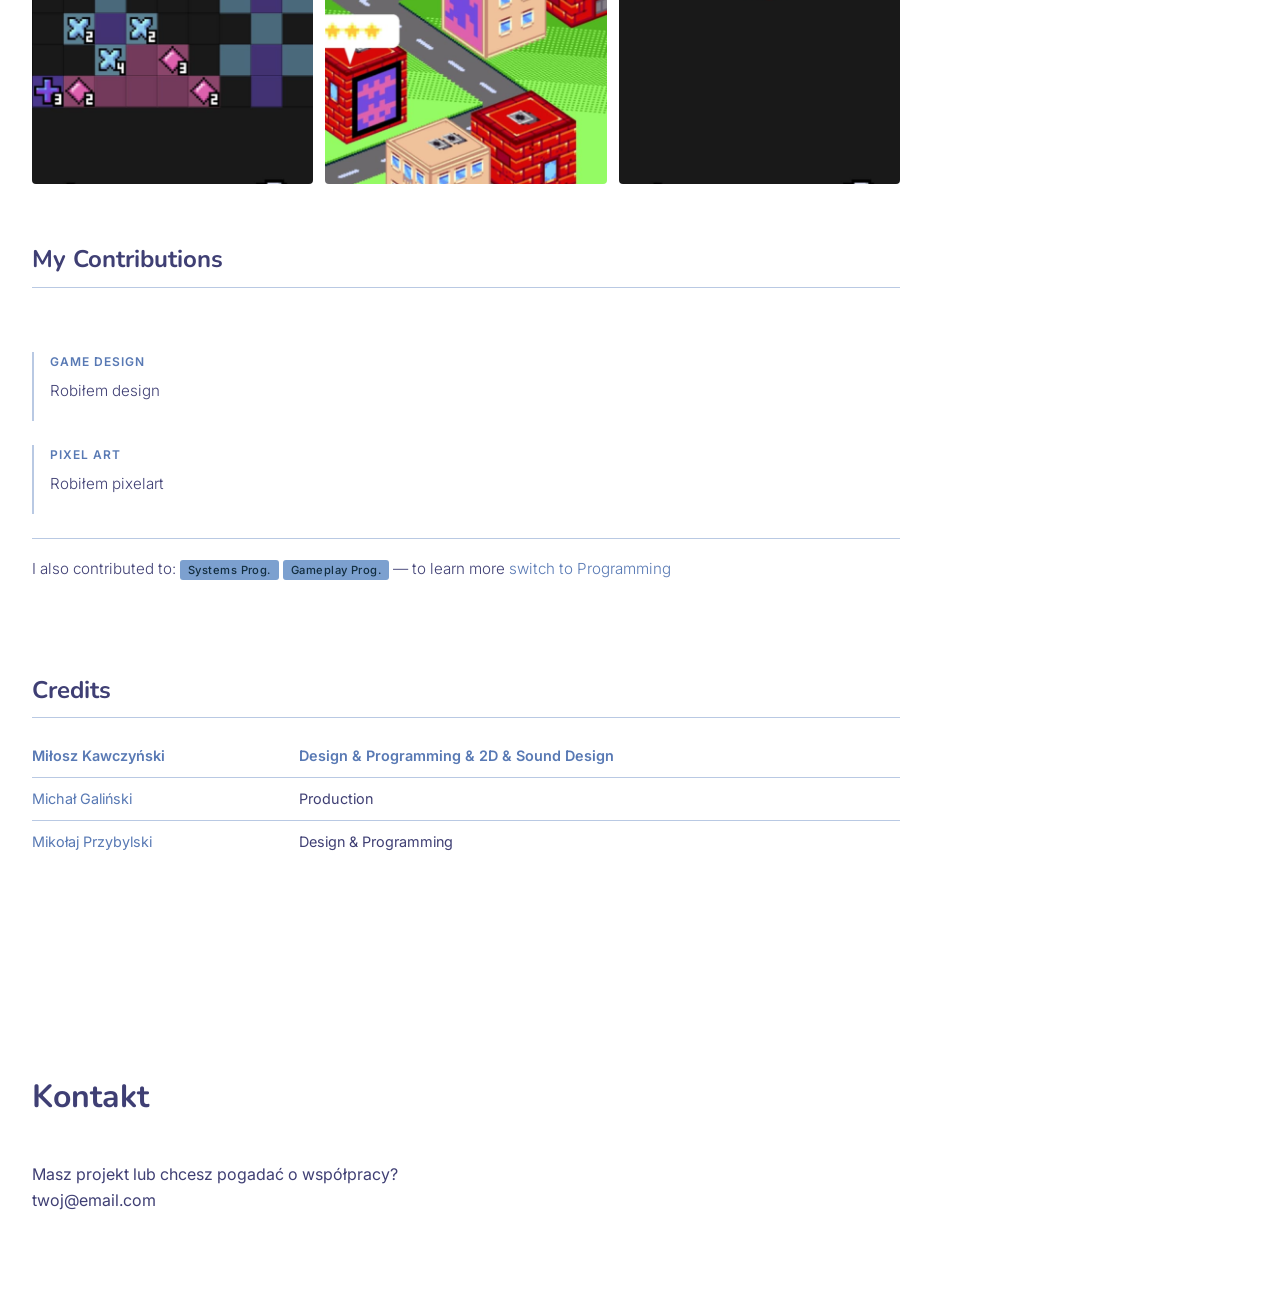
==== commit 2d082059: "Projects: Orginize tags" ====
--- a/projects/connectro/connectro.html
+++ b/projects/connectro/connectro.html
@@ -6,7 +6,7 @@
   <title>Connectro — Miłosz Kawczyński</title>
   <link rel="preconnect" href="https://fonts.googleapis.com" />
   <link rel="preconnect" href="https://fonts.gstatic.com" crossorigin />
-  <link href="https://fonts.googleapis.com/css2?family=Inter:wght@300;400;500;600&family=Playfair+Display:ital,wght@0,700;1,400&display=swap" rel="stylesheet" />
+  <link href="https://fonts.googleapis.com/css2?family=Inter:wght@300;400;500;600&family=Nunito:ital,wght@0,700;1,400&display=swap" rel="stylesheet" />
   <link rel="stylesheet" href="https://cdnjs.cloudflare.com/ajax/libs/font-awesome/6.5.0/css/all.min.css" />
   <link rel="stylesheet" href="../../style.css" />
   <link rel="stylesheet" href="../project.css" />
@@ -74,6 +74,16 @@
           <section class="project-section" id="my-contributions">
             <h2 class="project-section__title">My Contributions</h2>
 
+            <div class="contrib contrib--programming">
+              <h3 class="contrib__title">Systems Programming</h3>
+              <p>Robiłem system generatywny statków i AI</p>
+            </div>
+
+            <div class="contrib contrib--programming">
+              <h3 class="contrib__title">Gameplay Programming</h3>
+              <p>Robiłem gameplay</p>
+            </div>
+
             <div class="contrib contrib--design">
               <h3 class="contrib__title">Game Design</h3>
               <p>Robiłem design</p>
@@ -84,20 +94,10 @@
               <p>Robiłem pixelart</p>
             </div>
 
-            <div class="contrib contrib--programming">
-              <h3 class="contrib__title">Gameplay Programming</h3>
-              <p>Robiłem gameplay</p>
-            </div>
-
-            <div class="contrib contrib--programming">
-              <h3 class="contrib__title">Systems Programming</h3>
-              <p>Robiłem system generatywny statków i AI</p>
-            </div>
-
             <p class="contributions-also contributions-also--design">
               I also contributed to:
+              <span class="card__tag card__tag--systems-programming">Systems Prog.</span>
               <span class="card__tag card__tag--gameplay-programming">Gameplay Prog.</span>
-              <span class="card__tag card__tag--systems-programming">Systems Prog.</span>
               — to learn more
               <span class="contributions-also__switch" onclick="document.getElementById('modeToggle').click()">switch to Programming</span>
             </p>
@@ -105,7 +105,7 @@
             <p class="contributions-also contributions-also--programming">
               I also contributed to:
               <span class="card__tag card__tag--game-design">Game Design</span>
-              <span class="card__tag card__tag--pixel-art">Pixel Art</span>
+              <span class="card__tag card__tag--pixelart">Pixel Art</span>
               — to learn more
               <span class="contributions-also__switch" onclick="document.getElementById('modeToggle').click()">switch to Design</span>
             </p>
@@ -117,7 +117,7 @@
               <tbody>
                 <tr class="credits-table__highlight">
                   <td><a href="https://www.linkedin.com/in/miłosz-kawczyński-9a8ab134a/" target="_blank" rel="noopener">Miłosz Kawczyński</a></td>
-                  <td>Design & Programming</td>
+                  <td>Design & Programming & 2D & Sound Design</td>
                 </tr>
                 <tr>
                   <td><a href="https://www.linkedin.com/in/m-galinski/" target="_blank" rel="noopener">Michał Galiński</a></td>
--- a/style.css
+++ b/style.css
@@ -8,14 +8,15 @@
   --c-text:         var(--c-dark);
   --c-text-muted:   #6a6a9a;
   --c-accent:       var(--c-mid);
-  --font-body:    'Inter', system-ui, sans-serif;
-  --font-display: 'Playfair Display', Georgia, serif;
-  --container-w:  1400px;
-  --radius:       4px;
+  --font-body:      'Inter', system-ui, sans-serif;
+  --font-display:   'Nunito', Georgia, serif;
+  --container-w:    1400px;
+  --radius:         4px;
 }
 
 *, *::before, *::after { box-sizing: border-box; margin: 0; padding: 0; }
 html { scroll-behavior: smooth; }
+
 body {
   background: var(--c-bg);
   color: var(--c-text);
@@ -24,8 +25,10 @@
   line-height: 1.6;
   font-weight: 400;
   overflow-x: hidden;
+  padding-bottom: 42px;
   transition: background 0.4s ease, color 0.4s ease;
 }
+
 img, video { display: block; max-width: 100%; height: auto; }
 a { color: inherit; text-decoration: none; }
 
@@ -47,11 +50,13 @@
 .nav {
   display: flex;
   align-items: center;
-  justify-content: space-between;
+  justify-content: center;
   height: 64px;
+  gap: 2rem;
 }
 
 .nav__logo {
+  flex: 1;
   font-family: var(--font-display);
   font-size: 1.25rem;
   font-weight: 700;
@@ -61,7 +66,9 @@
 }
 
 .tabs {
-  display: flex;
+  flex: 1;
+  display: flex;
+  justify-content: flex-end;
   height: 100%;
 }
 
@@ -93,7 +100,6 @@
   gap: 8px;
   cursor: pointer;
   user-select: none;
-  margin-left: 2rem;
 }
 
 .mode-toggle__label {
@@ -257,6 +263,14 @@
 
 .grid--design { opacity: 1; }
 
+.grid--blog {
+  grid-template-columns: repeat(4, 1fr);
+  gap: 1rem;
+}
+
+body:not(.mode--programming) #blog-section-programming { display: none !important; }
+body.mode--programming        #blog-section-design      { display: none !important; }
+
 .card-wrap {
   border-radius: var(--radius);
   height: 100%;
@@ -268,10 +282,6 @@
 .card-wrap:hover .card {
   transform: translateY(-6px);
   box-shadow: 0 12px 32px rgba(63, 63, 116, 0.18);
-}
-
-body.mode--programming .card-wrap:hover .card {
-  box-shadow: 0 12px 32px rgba(90, 90, 180, 0.35);
 }
 
 .card {
@@ -299,7 +309,6 @@
 }
 
 .card__thumb-placeholder {
-  background: #a0b5d4;
   width: 100%;
   height: 100%;
   background: var(--c-light);
@@ -359,7 +368,6 @@
 .card__event--jam           { color: #bd7a3b; }
 .card__event--abandoned     { color: #b31e36; }
 
-/* Body */
 .card__body {
   padding: 0.6rem 1rem 0;
   flex: 1;
@@ -434,104 +442,49 @@
   gap: 4px;
 }
 
-.contact {
+.card-wrap--blog .card__title    { font-size: 0.9rem; }
+.card-wrap--blog .card__desc     { -webkit-line-clamp: 2; font-size: 0.8rem; }
+.card-wrap--blog .card__thumb    { aspect-ratio: 16 / 7; }
+.card-wrap--blog .card__body     { padding: 0.5rem 0.85rem 0; }
+.card-wrap--blog .card__tags     { padding-bottom: 0.6rem; }
+.card-wrap--blog .card__meta-row { padding: 0.5rem 0.85rem 0; }
+
+.footer {
+  position: fixed;
+  bottom: 0;
+  left: 0;
+  right: 0;
+  z-index: 50;
   background: var(--c-dark);
-  text-align: center;
-}
-
-.contact .section__title { color: var(--c-light); }
-
-.contact__lead {
-  color: var(--c-light);
-  font-weight: 300;
-  margin-bottom: 1.5rem;
-  font-size: 1.05rem;
-}
-
-.contact__email {
-  font-family: var(--font-display);
-  font-size: clamp(1.5rem, 3vw, 2.25rem);
-  font-style: italic;
-  color: var(--c-white);
-  border-bottom: 2px solid var(--c-mid);
-  padding-bottom: 4px;
-  display: inline-block;
-  transition: color 0.2s, border-color 0.2s;
-}
-
-.contact__email:hover {
-  color: var(--c-light);
-  border-bottom-color: var(--c-light);
-}
-
-.footer {
-  background: var(--c-dark);
-  border-top: 1px solid rgba(185, 201, 227, 0.15);
-  padding: 1.25rem 0;
-  text-align: center;
-  font-size: 0.75rem;
-  color: rgba(185, 201, 227, 0.5);
-  letter-spacing: 0.05em;
-  transition: border-color 0.4s ease, color 0.4s ease;
-}
-
-body.mode--programming {
-  --c-bg:        #0f0f1a;
-  --c-surface:   #16162a;
-  --c-text:      #e0e0f0;
-  --c-text-muted:#8888aa;
-  background: var(--c-bg);
-  color: var(--c-text);
-}
-
-body.mode--programming .mode-toggle__track  { background: var(--c-dark); }
-body.mode--programming .mode-toggle__thumb  { transform: translateX(20px); }
-body.mode--programming .mode-toggle__label:last-child  { color: var(--c-light); }
-body.mode--programming .mode-toggle__label:first-child { color: var(--c-text-muted); }
-
-body.mode--programming .header              { background: #16162a; border-bottom-color: #2a2a4a; }
-body.mode--programming .nav__logo           { color: var(--c-light); }
-body.mode--programming .tab                 { color: #8888aa; }
-body.mode--programming .tab--active         { color: var(--c-light); border-bottom-color: var(--c-mid); }
-body.mode--programming .tab:hover           { color: var(--c-light); }
-
-body.mode--programming .about               { background: #16162a; border-bottom-color: #2a2a4a; }
-body.mode--programming .about__name         { color: var(--c-light); }
-body.mode--programming .about__bio          { color: #8888aa; }
-
-body.mode--programming .projects            { background: var(--c-bg); }
-body.mode--programming .section__title      { color: var(--c-light); }
-
-body.mode--programming .card                { background: #16162a; border-color: #2a2a4a; }
-body.mode--programming .card__title         { color: var(--c-light); }
-body.mode--programming .card__desc          { color: #8888aa; }
-body.mode--programming .card__footer        { border-top-color: #2a2a4a; color: #8888aa; }
-body.mode--programming .card__thumb-placeholder { background: #2a2a4a; color: var(--c-mid); }
-body.mode--programming .card__event--in-production { color: #4aaa5a; }
-body.mode--programming .card__event--released      { color: #6a8aee; }
-body.mode--programming .card__event--abandoned     { color: #ee6a80; }
-
-body.mode--programming .btn--ghost          { color: var(--c-light); border-color: var(--c-light); }
-body.mode--programming .footer              { border-top-color: #2a2a4a; color: #8888aa; }
-
-.grid--blog {
-  grid-template-columns: repeat(4, 1fr);
-  gap: 1rem;
-}
-
-.card-wrap--blog .card__title { font-size: 0.9rem; }
-.card-wrap--blog .card__desc  {
-  -webkit-line-clamp: 2;
+  padding: 0.75rem 0;
   font-size: 0.8rem;
 }
-.card-wrap--blog .card__thumb { aspect-ratio: 16 / 7; }
-.card-wrap--blog .card__body  { padding: 0.5rem 0.85rem 0; }
-.card-wrap--blog .card__tags  { padding-bottom: 0.6rem; }
-.card-wrap--blog .card__meta-row { padding: 0.5rem 0.85rem 0; }
-
-/* Ukrywanie sekcji blog przy przełączaniu trybu */
-body:not(.mode--programming) #blog-section-programming { display: none !important; }
-body.mode--programming        #blog-section-design      { display: none !important; }
+
+.footer__inner {
+  display: flex;
+  align-items: center;
+  justify-content: space-between;
+}
+
+.footer__name {
+  color: rgba(185, 201, 227, 0.6);
+  font-weight: 500;
+}
+
+.footer__links {
+  display: flex;
+  gap: 1.5rem;
+}
+
+.footer__link {
+  color: rgba(185, 201, 227, 0.6);
+  display: flex;
+  align-items: center;
+  gap: 6px;
+  transition: color 0.2s;
+}
+
+.footer__link:hover { color: var(--c-light); }
 
 @keyframes shake {
   0%   { transform: translate(0, 0) rotate(0deg); }
@@ -545,6 +498,51 @@
 }
 
 .is-shaking { animation: shake 0.38s ease-out both; }
+
+body.mode--programming {
+  --c-bg:        #0f0f1a;
+  --c-surface:   #16162a;
+  --c-text:      #e0e0f0;
+  --c-text-muted:#8888aa;
+  background: var(--c-bg);
+  color: var(--c-text);
+}
+
+body.mode--programming .mode-toggle__track         { background: var(--c-dark); }
+body.mode--programming .mode-toggle__thumb         { transform: translateX(20px); }
+body.mode--programming .mode-toggle__label:last-child  { color: var(--c-light); }
+body.mode--programming .mode-toggle__label:first-child { color: var(--c-text-muted); }
+
+body.mode--programming .header                     { background: #16162a; border-bottom-color: #2a2a4a; }
+body.mode--programming .nav__logo                  { color: var(--c-light); }
+body.mode--programming .tab                        { color: #8888aa; }
+body.mode--programming .tab--active                { color: var(--c-light); border-bottom-color: var(--c-mid); }
+body.mode--programming .tab:hover                  { color: var(--c-light); }
+
+body.mode--programming .about                      { background: #16162a; border-bottom-color: #2a2a4a; }
+body.mode--programming .about__name                { color: var(--c-light); }
+body.mode--programming .about__bio                 { color: #8888aa; }
+
+body.mode--programming .projects                   { background: var(--c-bg); }
+body.mode--programming .section__title             { color: var(--c-light); }
+
+body.mode--programming .card                       { background: #16162a; border-color: #2a2a4a; }
+body.mode--programming .card__title                { color: var(--c-light); }
+body.mode--programming .card__desc                 { color: #8888aa; }
+body.mode--programming .card__footer               { border-top-color: #2a2a4a; color: #8888aa; }
+body.mode--programming .card__thumb-placeholder    { background: #2a2a4a; color: var(--c-mid); }
+body.mode--programming .card__event--in-production { color: #4aaa5a; }
+body.mode--programming .card__event--released      { color: #6a8aee; }
+body.mode--programming .card__event--abandoned     { color: #ee6a80; }
+
+body.mode--programming .card-wrap:hover .card      { box-shadow: 0 12px 32px rgba(90, 90, 180, 0.35); }
+
+body.mode--programming .btn--ghost                 { color: var(--c-light); border-color: var(--c-light); }
+
+body.mode--programming .footer                     { background: #2a2a4a; }
+body.mode--programming .footer__name               { color: #b9c9e3; }
+body.mode--programming .footer__link               { color: #b9c9e3; }
+body.mode--programming .footer__link:hover         { color: #ffffff; }
 
 @media (max-width: 720px) {
   .about__inner       { grid-template-columns: 1fr; gap: 2rem; text-align: center; }
